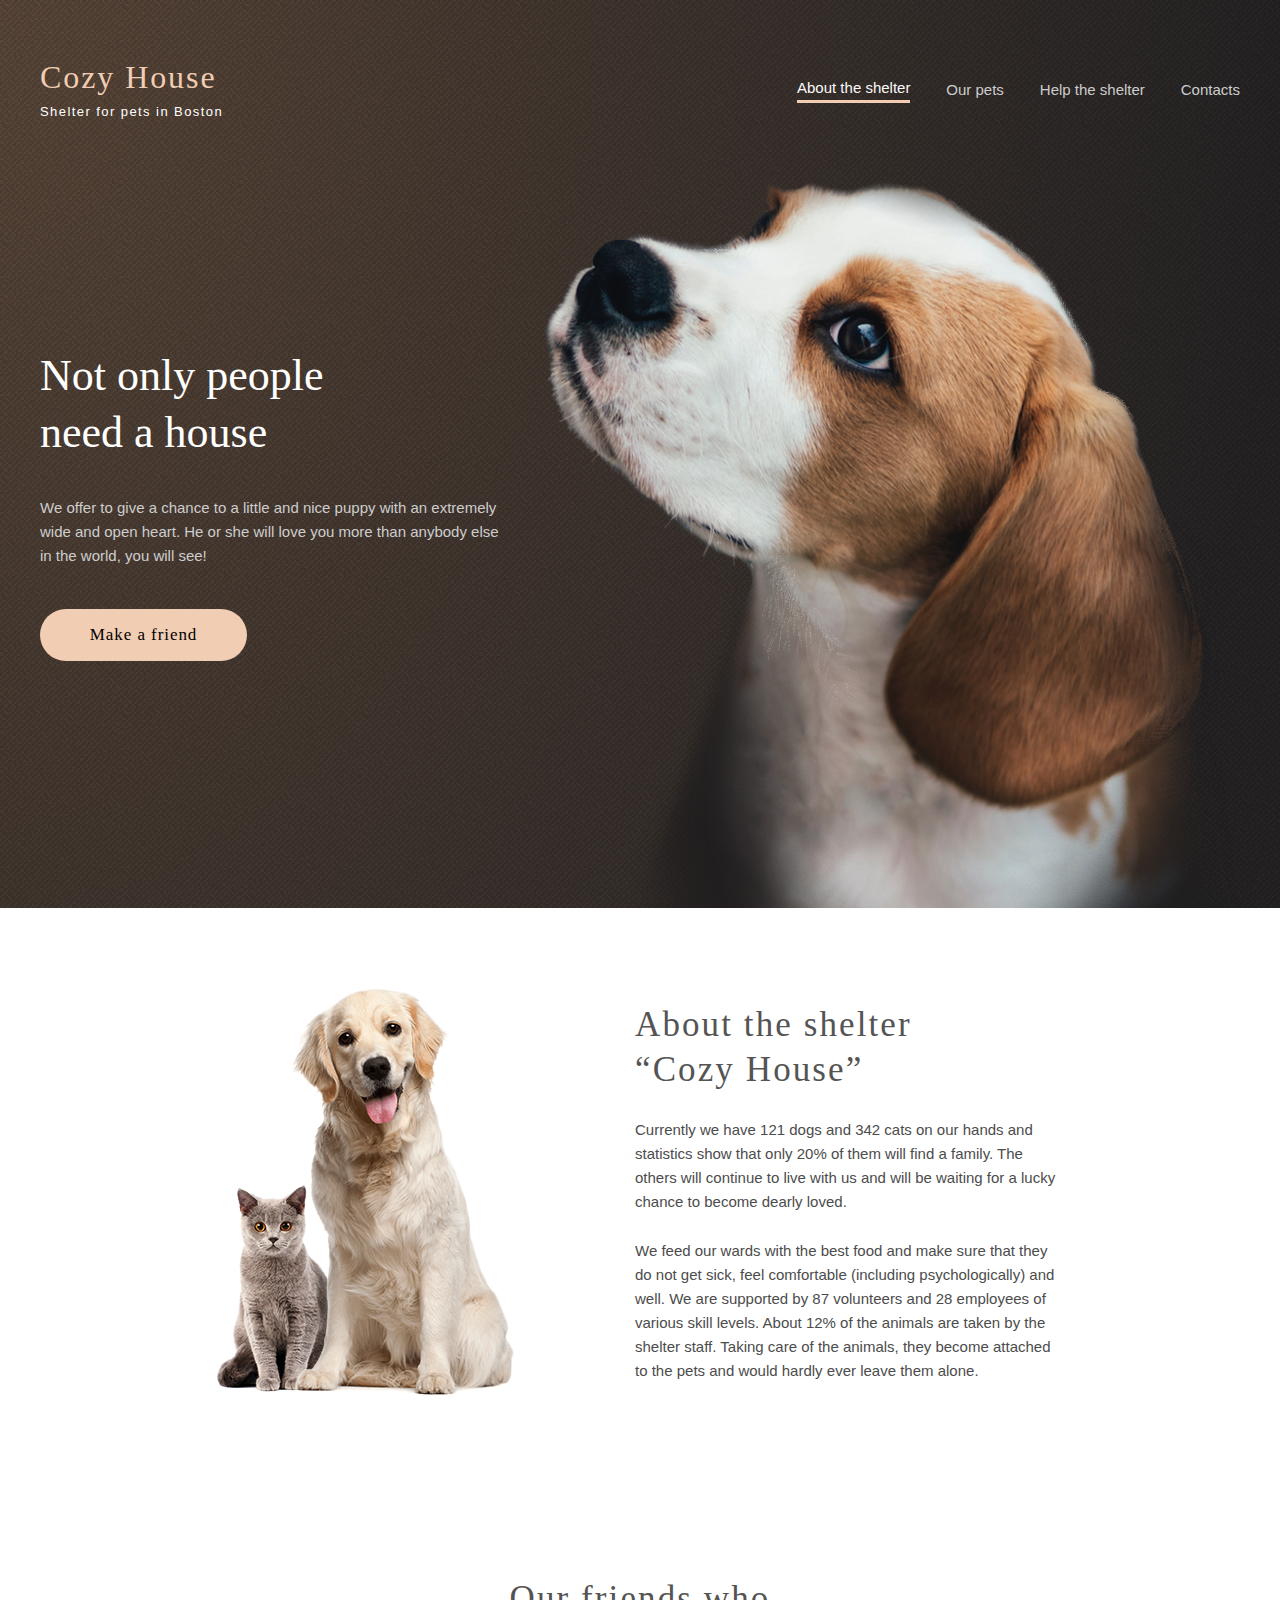
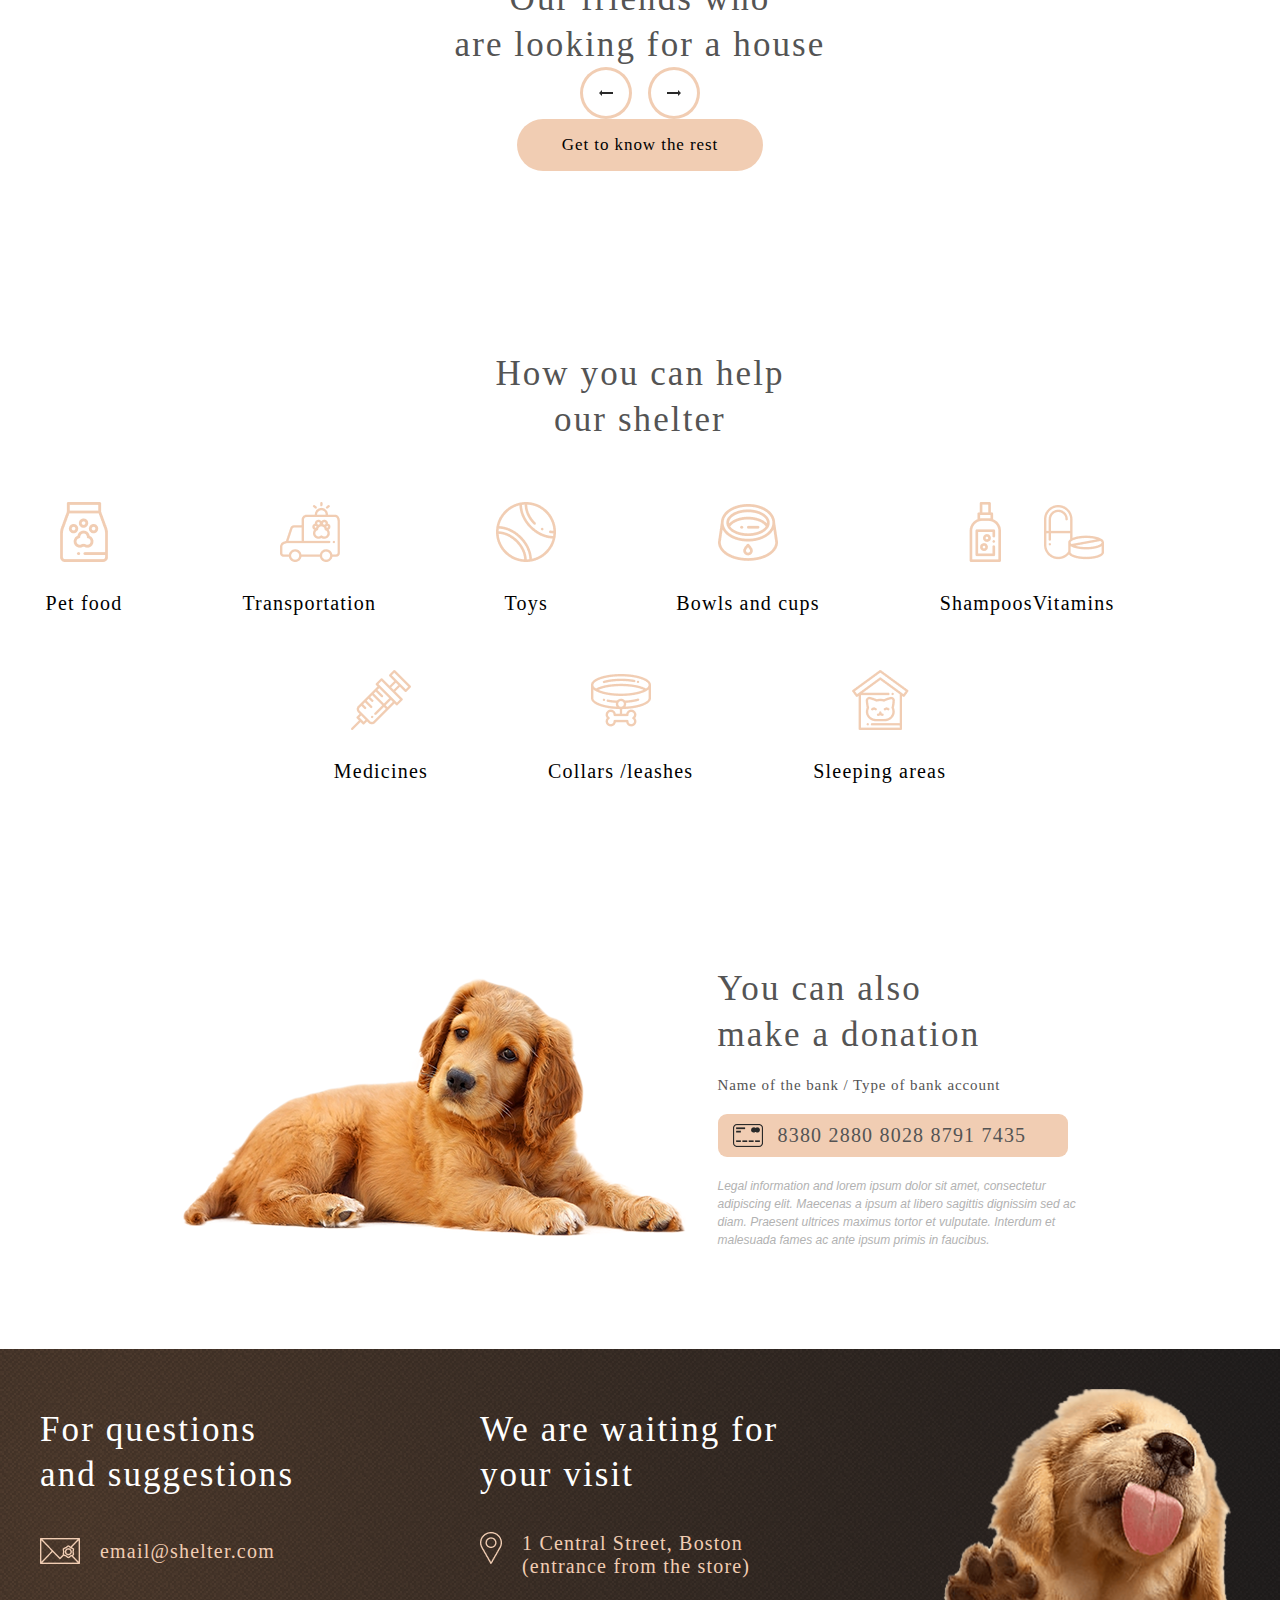
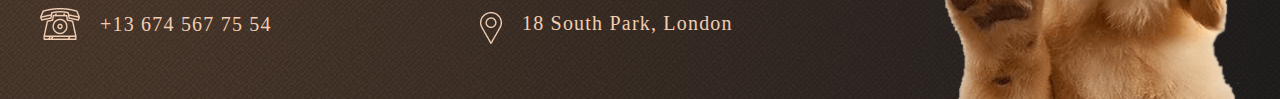
==== pages/main/index.html @ 2a07a64a "feat: feat 1" ====
<!DOCTYPE html>
<html lang="en">
<head>
  <meta charset="UTF-8">
  <meta name="viewport" content="width=device-width, initial-scale=1.0">
  <title>Shelter</title>
  <link rel="stylesheet" href="style.css">
  <link rel="stylesheet" href="../../normalize.css">
  <link rel="shortcut icon" type="image/x-icon" href="../../assets/icons/favicon.ico">
  <script type='text/javascript' src='script.js' defer></script>
</head>
<body>
    <header class="header">
      <div class="wrapper">
        <div class="header__wrapper">
          <div class="logo">
              <div class="logo__title"><h1>Cozy House</h1></div>
              <div class="logo__subtitle">Shelter for pets in Boston</div>
          </div>
          <nav class="menu">
            <ul class="list">
              <li class="list__item">
                <a class="list__link list__link__active" href="#">
                    About the shelter
                </a>
              </li>
              <li class="list__item">
                <a class="list__link list__link_will" href="../pets/index.html">
                    Our pets
                </a>
              </li>
              <li class="list__item">
                <a class="list__link list__link_disabled" href="#">
                    Help the shelter
                </a>
              </li>
              <li class="list__item">
                <a class="list__link list__link_disabled" href="#">
                    Contacts
                </a>
              </li>
            </ul>
          </nav>
          <nav class="menu2">
            <img src="../../assets/icons/line.png" 
                    alt="" 
                    class="menu2__image"/>
            <img src="../../assets/icons/line.png" 
                    alt="" 
                    class="menu2__image"/>
            <img src="../../assets/icons/line.png" 
                    alt="" 
                    class="menu2__image"/>
          </nav>
          <div class="header__blackout"></div>
        </div>  
      </div> 
    </header>
    <main class="main">
      <section class="hero">
        <div class="wrapper">
          <div class="hero__content">
              <div class="hero__content__inner">
                  <h2 class="hero__title">Not only people need a house</h2>
                  <p class="hero__subtitle">We offer to give a chance to a little and nice puppy with an extremely wide and open heart. He or she will love you more than anybody else in the world, you will see!</p>
                  <button type="button" class="hero__button" onclick="window.location = '../pets/index.html';">Make a friend</button>
              </div>
              <div class="hero__image-wrapper">
                <img src="../../assets/images/start-screen-puppy.png" 
                    alt="puppy" 
                    class="hero__image"/>
              </div>      
            </div>
        </div>
      </section>
      <section class="about">
        <div class="wrapper">
          <div class="about__wrapper">
              <div class="about__image-wrapper">
                <img src="../../assets/images/about-pets.png" 
                        alt="dog and cat" 
                        class="about__image"/>
              </div>
              <div class="about__content">
                <h3 class="about__title">
                  <span>
                    About the shelter 
                  </span>
                  <span>
                    “Cozy House”
                  </span>
                </h3>
                <div class="about__description">
                    <p>
                      Currently we have 121 dogs and 342 cats on our hands and statistics show that only 20% of them will find a family. The others will continue to live with us and will be waiting for a lucky chance to become dearly loved.
                    </p>
                    <p>
                      We feed our wards with the best food and make sure that they do not get sick, feel comfortable (including psychologically) and well. We are supported by 87 volunteers and 28 employees of various skill levels. About 12% of the animals are taken by the shelter staff. Taking care of the animals, they become attached to the pets and would hardly ever leave them alone.
                    </p>
                </div>
              </div>
          </div>
        </div>
      </section>
      <section class="pets">
        <div class="wrapper">
          <div class="pets__wrapper">
            <h3 class="pets__title">
              <span>Our friends who</span>
              <span>are looking for a house</span>
            </h3>
            <div class="pets__content">
                <button class="slider-button">
                    <!--<object
                      type="image/svg+xml"
                      data="../../assets/icons/arrow.svg"
                      class="">
                    </object>-->
                    <img src="../../assets/icons/arrow.svg" alt="left arrow">  
                </button>
                <!--
                <div class="pets__cards">
                    <div class="pets__cards-item">
                      <img src="../../assets/images/pets-katrine.png" alt="Katrine" class="pets__cards-image">
                      <div class="pets__cards-content">
                        <h4 class="pets__cards-title">Katrine</h4>
                        <button class="pets__cards-button">Learn more</button>
                      </div>
                    </div>
                    <div class="pets__cards-item">
                      <img src="../../assets/images/pets-jennifer.png" alt="Jennifer" class="pets__cards-image">
                      <div class="pets__cards-content">
                        <h4 class="pets__cards-title">Jennifer</h4>
                        <button class="pets__cards-button">Learn more</button>
                      </div>
                    </div>
                    <div class="pets__cards-item">
                      <img src="../../assets/images/pets-woody.png" alt="Woody" class="pets__cards-image">
                      <div class="pets__cards-content">
                        <h4 class="pets__cards-title">Woody</h4>
                        <button class="pets__cards-button">Learn more</button>
                      </div>
                    </div>
                </div>
              -->
                <div class="pets__slider__cards">
                    <div class="pets__slider__cards__track"></div>
                </div>
                <button class="slider-button_reverted">
                    <img src="../../assets/icons/arrow.svg" alt="right arrow">  
                </button>
            </div>
            <button class="pets__button" onclick="window.location = '../pets/index.html';">
              Get to know the rest
            </button>
            
          </div>
          
          <div class="pets__blackout"></div>

          <div class="pets__popup">
              <div class="pets__popup__img">
                  <img src="" alt="" />
              </div>

              <div class="pets__popup__content">
                  <p class="pets__popup__name"></p>
                  <p class="pets__popup__type"></p>
                  <p class="pets__popup__description"></p>

                  <ul class="pets__popup__info">
                      <li><strong>Age:</strong> <span id="age"></span></li>
                      <li><strong>Inoculations:</strong> <span id="inoculations"></span></li>
                      <li><strong>Diseases:</strong> <span id="diseases"></span></li>
                      <li><strong>Parasites:</strong> <span id="parasites"></span></li>
                  </ul>
              </div>

              <button class="pets__close">
                  <img src="../../assets/icons/modal_close_button.png" alt="Close icon" />
              </button>
          </div>
        </div>
      </section>
      <section class="help">
        <div class="wrapper">
          <div class="help__wrapper">
            <h3 class="help__title">
              <span>How you can help</span>
              <span>our shelter</span>
            </h3>
            <div class="help__content">
              <div class="help__content-cards">
                <div class="help__content-cards-item">
                  <img src="../../assets/icons/icon-pet-food.png" alt="Pet food" class="help__cards-image">
                  <h4 class="help__cards-title">Pet food</h4>
                </div>
                <div class="help__content-cards-item">
                  <img src="../../assets/icons/icon-transportation.png" alt="Transportation" class="help__cards-image">
                  <h4 class="help__cards-title">Transportation</h4>
                </div>  
                <div class="help__content-cards-item">
                  <img src="../../assets/icons/icon-toys.png" alt="Toys" class="help__cards-image">
                  <h4 class="help__cards-title">Toys</h4>
                </div>  
                <div class="help__content-cards-item">
                  <img src="../../assets/icons/icon-bowls-and-cups.png" alt="Bowls and cups" class="help__cards-image">
                  <h4 class="help__cards-title">Bowls and cups</h4>
                </div>  
                <div class="help__content-cards-item">
                  <img src="../../assets/icons/icon-shampoos.png" alt="Shampoos" class="help__cards-image">
                  <h4 class="help__cards-title">Shampoos</h4>
                </div>  
             
                <div class="help__content-cards-item">
                  <img src="../../assets/icons/icon-vitamins.png" alt="Vitamins" class="help__cards-image">
                  <h4 class="help__cards-title">Vitamins</h4>
                </div>  
                <div class="help__content-cards-item">
                  <img src="../../assets/icons/icon-medicines.png" alt="Medicines" class="help__cards-image">
                  <h4 class="help__cards-title">Medicines</h4>
                </div>  
                <div class="help__content-cards-item">
                  <img src="../../assets/icons/icon-collars-leashes.png" alt="Collars/leashes" class="help__cards-image">
                  <h4 class="help__cards-title">Collars /leashes</h4>
                </div>  
                <div class="help__content-cards-item">
                  <img src="../../assets/icons/icon-sleeping-area.png" alt="Sleeping areas" class="help__cards-image">
                  <h4 class="help__cards-title">Sleeping areas</h4>
                </div>  
              </div>  
            </div>
          </div>
        </div>  
      </section>
      <section class="donation">
        <div class="wrapper">
          <div class="donation__wrapper">
            <div class="donation__image-wrapper">
              <img src="../../assets/images/donation-dog.png" alt="Sad puppy" class="donation__image">
            </div>
            <div class="donation__content">
              <h3 class="donation__title">
                <span>You can also</span>
                <span>make a donation</span>
              </h3>
              <h5 class="donation__bank">Name of the bank / Type of bank account</h5>
              <div class="donation__bank-card">
                <img src="../../assets/icons/credit-card.png" alt="Credit card" class="donation__bank-card-image">
                <h4 class="donation__bank-card-number"><a href="" id="Number">8380 2880 8028 8791 7435</a></h4>
              </div>
              <div class="donation__text">
                Legal information and lorem ipsum dolor sit amet, consectetur adipiscing elit. Maecenas a ipsum at libero sagittis dignissim sed ac diam. Praesent ultrices maximus tortor et vulputate. Interdum et malesuada fames ac ante ipsum primis in faucibus.
              </div>

            </div>
      </section>

    </main>  
    <footer class="footer">
      <div class="wrapper">
        <div class="footer__wrapper">
          <div class="footer__contacts">
            <h3 class="footer__contacts-title">
              <span>For questions</span>
              <span>and suggestions</span>
            </h3>
            <div class="footer__contacts-item">
              <a href="mailto:email@shelter.com">
                <img src="../../assets/icons/icon-email.png" alt="Email" class="footer__contacts-item-image">
              </a>
              <a href="mailto:email@shelter.com">
                <h4 class="footer__contacts-item-text">email@shelter.com</h4>
              </a>
            </div>
            <div class="footer__contacts-item">
              <a href="tel:+136745677554">
                <img src="../../assets/icons/icon-phone.png" alt="Phone" class="footer__contacts-item-image">
              </a>
              <a href="tel:+136745677554">
                <h4 class="footer__contacts-item-text">+13 674 567 75 54</h4>
              </a>
            </div>
          </div>
          <div class="footer__address">
            <h3 class="footer__address-title">
              <span>We are waiting</span>
              <span>for your visit</span>
            </h3>
            <div class="footer__address-item">
              <img src="../../assets/icons/icon-marker.png" alt="Address" class="footer__address-item-image">
              <a href="https://www.google.com/maps/embed?pb=!1m14!1m12!1m3!1d2485.5109346613235!2d-0.19748260423592978!3d51.467135216945!2m3!1f0!2f0!3f0!3m2!1i1024!2i768!4f13.1!5e0!3m2!1sru!2sby!4v1602962285759!5m2!1sru!2sby" width="600" height="450" frameborder="0" style="border:0;" allowfullscreen="" aria-hidden="false" tabindex="0" target="_blank">
                <h4 class="footer__address-item-text">1 Central Street, Boston (entrance from the store)</h4>
              </a>  
              </div>
            <div class="footer__address-item">
              <img src="../../assets/icons/icon-marker.png" alt="Address2" class="footer__address-item-image">
              <a href="https://www.google.com/maps/embed?pb=!1m14!1m12!1m3!1d876.5238531073401!2d-71.05540584354638!3d42.35823266960123!2m3!1f0!2f0!3f0!3m2!1i1024!2i768!4f13.1!5e0!3m2!1sru!2sby!4v1602961482629!5m2!1sru!2sby" width="600" height="450" frameborder="0" style="border:0;" allowfullscreen="" aria-hidden="false" tabindex="0" target="_blank">
                <h4 class="footer__address-item-text">18 South Park, London</h4>
              </a>
            </div>
          </div>
          <div class="footer__image">
            <img src="../../assets/images/footer-puppy.png" alt="Puppy" class="footer__image-img">

          </div>
        </div>
      </div>
    </footer>
    
    <!--<script type='text/javascript' src='script.js'></script>
    -->
  </body>
</html>
---- pages/main/style.css ----
@charset "UTF-8";
* {
  margin: 0;
  padding: 0;
  box-sizing: border-box;
  -webkit-box-sizing: border-box;
  -moz-box-sizing: border-box;
  -o-box-sizing: border-box;
}

:root {
  /*задание базового размера шрифта html*/
  font-size: 16px;
}

body.scroll {
  overflow: hidden;
}

/*wrapper
 ================================================================*/
.wrapper {
  max-width: 75rem;
  margin: 0 auto;
  display: -webkit-box;
  display: -ms-flexbox;
  display: flex;
  -webkit-box-pack: justify;
      -ms-flex-pack: justify;
          justify-content: space-between;
}

@media (min-width: 768px) and (max-width: 1200px) {
  .wrapper {
    max-width: 44.25rem;
  }
}

@media (min-width: 320px) and (max-width: 767px) {
  .wrapper {
    max-width: 18.75rem;
  }
}

.wrapper.active {
  margin-right: 0;
}

/*header
  ================================================================*/
.header {
  position: absolute;
  top: 3.75rem;
  width: 100vw;
}

@media (min-width: 768px) and (max-width: 1200px) {
  .header {
    top: 1.875rem;
  }
}

@media (min-width: 320px) and (max-width: 767px) {
  .header {
    top: 1.875rem;
  }
}

.header__wrapper {
  margin-left: auto;
  width: 100%;
  display: -webkit-box;
  display: -ms-flexbox;
  display: flex;
  -webkit-box-pack: justify;
      -ms-flex-pack: justify;
          justify-content: space-between;
  -webkit-box-align: center;
      -ms-flex-align: center;
          align-items: center;
  -webkit-transition-duration: 0.25s;
          transition-duration: 0.25s;
}

.header__wrapper.active {
  width: 300px;
  margin-right: 0;
}

.header__blackout {
  height: 100vh;
  width: 100%;
  z-index: 897;
  opacity: 0;
  visibility: hidden;
  background-color: #292929;
  -webkit-transition: opacity 0.25s linear, visibility 0.25s linear;
  transition: opacity 0.25s linear, visibility 0.25s linear;
  position: fixed;
  top: 0;
  left: 0;
}

.header__blackout.active {
  opacity: 0.6;
  visibility: visible;
}

.menu {
  display: -webkit-box;
  display: -ms-flexbox;
  display: flex;
  width: 27.6875rem;
  z-index: 898;
}

@media (min-width: 320px) and (max-width: 767px) {
  .menu {
    width: 20rem;
    height: 100vh;
    min-height: 42.5rem;
    position: fixed;
    top: 0;
    right: -100%;
    visibility: hidden;
    background-color: #292929;
    -webkit-transition-duration: 0.25s;
            transition-duration: 0.25s;
  }
  .menu.active {
    visibility: visible;
    right: 0;
  }
}

.menu2 {
  display: none;
  z-index: 899;
}

@media (min-width: 320px) and (max-width: 767px) {
  .menu2 {
    display: -webkit-box;
    display: -ms-flexbox;
    display: flex;
    -webkit-box-orient: vertical;
    -webkit-box-direction: normal;
        -ms-flex-direction: column;
            flex-direction: column;
    margin-top: 1.25rem;
    margin-right: 2.6875rem;
  }
}

.menu2.active {
  -webkit-transform: rotate(90deg);
          transform: rotate(90deg);
}

.menu2__image {
  margin-bottom: 0.5rem;
}

.logo {
  display: -webkit-box;
  display: -ms-flexbox;
  display: flex;
  -webkit-box-orient: vertical;
  -webkit-box-direction: normal;
      -ms-flex-direction: column;
          flex-direction: column;
  z-index: 1000;
}

.logo__title {
  font-family: Georgia;
  font-size: 2rem;
  font-weight: normal;
  font-style: normal;
  line-height: 110%;
  letter-spacing: 0.06em;
  color: #F1CDB3;
}

.logo__title h1 {
  font-family: Georgia;
  font-size: 2rem;
  font-weight: normal;
  font-style: normal;
  line-height: 110%;
  letter-spacing: 0.06em;
  margin: 0;
}

.logo__subtitle {
  font-family: Arial;
  font-size: 0.8125rem;
  font-weight: normal;
  font-style: normal;
  line-height: 110%;
  letter-spacing: 0.11em;
  color: #FFFFFF;
  margin-top: 0.625rem;
}

.list {
  display: -webkit-box;
  display: -ms-flexbox;
  display: flex;
  width: 100%;
  list-style-type: none;
  -webkit-box-pack: justify;
      -ms-flex-pack: justify;
          justify-content: space-between;
}

@media (min-width: 320px) and (max-width: 767px) {
  .list {
    -webkit-box-orient: vertical;
    -webkit-box-direction: normal;
        -ms-flex-direction: column;
            flex-direction: column;
    -webkit-box-align: center;
        -ms-flex-align: center;
            align-items: center;
    -webkit-box-pack: center;
        -ms-flex-pack: center;
            justify-content: center;
  }
}

.list__item {
  display: -webkit-box;
  display: -ms-flexbox;
  display: flex;
  -webkit-box-align: center;
      -ms-flex-align: center;
          align-items: center;
}

.list__item .list__link {
  color: #CDCDCD;
  font-family: Arial;
  font-size: 0.9375rem;
  font-weight: normal;
  line-height: 160%;
  text-decoration: none;
}

.list__item .list__link__active {
  color: #FAFAFA;
  border-bottom: solid 3px #F1CDB3;
  cursor: pointer;
}

.list__item .list__link_disabled {
  cursor: default;
  pointer-events: none;
}

.list__item .list__link_will {
  cursor: pointer;
}

.list__item .list__link:hover {
  color: #FAFAFA;
}

@media (min-width: 320px) and (max-width: 767px) {
  .list__item .list__link {
    font-family: Arial;
    font-size: 2rem;
    font-style: normal;
    font-weight: 400;
    color: #FAFAFA;
    line-height: 3.1875rem;
    letter-spacing: 0px;
    text-align: left;
  }
}

@media (min-width: 320px) and (max-width: 767px) {
  .list .list__item + .list__item {
    margin-left: 0;
    margin-top: 43px;
  }
}

/*section hero
================================================================*/
main {
  display: -webkit-box;
  display: -ms-flexbox;
  display: flex;
  -webkit-box-orient: vertical;
  -webkit-box-direction: normal;
      -ms-flex-direction: column;
          flex-direction: column;
}

section.hero {
  display: -webkit-box;
  display: -ms-flexbox;
  display: flex;
  background: url(../../assets/images/noise_lines_transparent@2X.png), radial-gradient(100% 215.42% at 0% 0%, #5B483A 0%, #262425 100%), #211F20;
  padding-top: 11.25rem;
}

@media (min-width: 768px) and (max-width: 1200px) {
  section.hero {
    padding-top: 9.375rem;
  }
}

@media (min-width: 320px) and (max-width: 767px) {
  section.hero {
    padding-top: 9.375rem;
  }
}

.hero__content {
  width: 100%;
  display: -webkit-box;
  display: -ms-flexbox;
  display: flex;
  -webkit-box-pack: center;
      -ms-flex-pack: center;
          justify-content: center;
}

@media (min-width: 768px) and (max-width: 1200px) {
  .hero__content {
    -webkit-box-orient: vertical;
    -webkit-box-direction: normal;
        -ms-flex-direction: column;
            flex-direction: column;
  }
}

@media (min-width: 320px) and (max-width: 767px) {
  .hero__content {
    -webkit-box-orient: vertical;
    -webkit-box-direction: normal;
        -ms-flex-direction: column;
            flex-direction: column;
  }
}

.hero__content__inner {
  max-width: 28.75rem;
  padding-bottom: 5rem;
  margin-right: 2.625rem;
  display: -webkit-box;
  display: -ms-flexbox;
  display: flex;
  -webkit-box-orient: vertical;
  -webkit-box-direction: normal;
      -ms-flex-direction: column;
          flex-direction: column;
  -webkit-box-pack: center;
      -ms-flex-pack: center;
          justify-content: center;
}

@media (min-width: 768px) and (max-width: 1200px) {
  .hero__content__inner {
    margin: 0 auto 6.25rem auto;
    padding-bottom: 0;
  }
}

@media (min-width: 320px) and (max-width: 767px) {
  .hero__content__inner {
    margin: 0 auto;
    padding-bottom: 6.5625rem;
  }
}

.hero__content__inner .hero__title {
  max-width: 19.375rem;
  font-family: Georgia;
  font-size: 2.75rem;
  font-weight: normal;
  font-style: normal;
  line-height: 130%;
  color: #FFFFFF;
  margin-top: 0;
}

@media (min-width: 320px) and (max-width: 767px) {
  .hero__content__inner .hero__title {
    font-family: Georgia;
    font-size: 1.5625rem;
    font-weight: normal;
    font-style: normal;
    line-height: 130%;
    letter-spacing: 0.06em;
    max-width: 12.5rem;
    margin: 0 auto;
    text-align: center;
  }
}

.hero__content__inner .hero__subtitle {
  color: #CDCDCD;
  font-family: Arial;
  font-size: 0.9375rem;
  font-weight: normal;
  font-style: normal;
  line-height: 160%;
  margin-top: 2.1875rem;
}

@media (min-width: 768px) and (max-width: 1200px) {
  .hero__content__inner .hero__subtitle {
    margin-top: 2.625rem;
  }
}

@media (min-width: 320px) and (max-width: 767px) {
  .hero__content__inner .hero__subtitle {
    margin-top: 2.625rem;
    text-align: center;
  }
}

.hero__content__inner .hero__button {
  width: 12.9375rem;
  margin-top: 2.5625rem;
  background-color: #F1CDB3;
  border: none;
  border-radius: 100px;
  padding: 0.9375rem 2.8125rem;
  font-family: Georgia;
  font-style: normal;
  font-weight: normal;
  font-size: 1.0625rem;
  line-height: 130%;
  letter-spacing: 0.055em;
  cursor: pointer;
  outline: none;
  -webkit-transition-duration: 0.5s;
          transition-duration: 0.5s;
}

.hero__content__inner .hero__button:hover {
  background-color: #FDDCC4;
}

@media (min-width: 768px) and (max-width: 1200px) {
  .hero__content__inner .hero__button {
    margin-left: auto;
    margin-right: auto;
  }
}

@media (min-width: 320px) and (max-width: 767px) {
  .hero__content__inner .hero__button {
    margin-left: auto;
    margin-right: auto;
    margin-top: 2.625rem;
  }
}

.hero__content .hero__image-wrapper {
  display: -webkit-box;
  display: -ms-flexbox;
  display: flex;
}

@media (min-width: 768px) and (max-width: 1200px) {
  .hero__content .hero__image-wrapper {
    margin-left: 8.6875rem;
  }
}

@media (min-width: 320px) and (max-width: 767px) {
  .hero__content .hero__image-wrapper {
    margin-left: 2.5rem;
  }
}

.hero__content .hero__image-wrapper .hero__image {
  width: 100%;
  max-width: 43.625rem;
  height: 45.5rem;
}

@media (min-width: 768px) and (max-width: 1200px) {
  .hero__content .hero__image-wrapper .hero__image {
    max-width: 35.5625rem;
    height: 37.0625rem;
  }
}

@media (min-width: 320px) and (max-width: 767px) {
  .hero__content .hero__image-wrapper .hero__image {
    max-width: 16.25rem;
    height: 16.9856rem;
  }
}

/*section about
================================================================*/
.about {
  display: -webkit-box;
  display: -ms-flexbox;
  display: flex;
}

.about__wrapper {
  display: -webkit-box;
  display: -ms-flexbox;
  display: flex;
  width: 100%;
  -webkit-box-pack: justify;
      -ms-flex-pack: justify;
          justify-content: space-between;
  padding: 5rem 2.5rem 6.25rem 2.5rem;
}

@media (min-width: 768px) and (max-width: 1200px) {
  .about__wrapper {
    -webkit-box-orient: vertical;
    -webkit-box-direction: reverse;
        -ms-flex-direction: column-reverse;
            flex-direction: column-reverse;
  }
}

@media (min-width: 320px) and (max-width: 767px) {
  .about__wrapper {
    -webkit-box-orient: vertical;
    -webkit-box-direction: reverse;
        -ms-flex-direction: column-reverse;
            flex-direction: column-reverse;
    padding: 2.625rem 0;
  }
}

.about .wrapper {
  -webkit-box-pack: center;
      -ms-flex-pack: center;
          justify-content: center;
}

.about__image-wrapper {
  display: -webkit-box;
  display: -ms-flexbox;
  display: flex;
  padding-right: 7.5rem;
}

@media (min-width: 768px) and (max-width: 1200px) {
  .about__image-wrapper {
    padding-top: 5rem;
    padding-right: 0;
  }
}

@media (min-width: 320px) and (max-width: 767px) {
  .about__image-wrapper {
    padding-top: 2.625rem;
    padding-right: 0;
  }
}

.about__image {
  width: 100%;
}

@media (min-width: 768px) and (max-width: 1200px) {
  .about__image {
    width: 70%;
    margin: 0 auto;
  }
}

@media (min-width: 320px) and (max-width: 767px) {
  .about__image {
    width: 86%;
    margin: 0 auto;
  }
}

.about__content {
  display: -webkit-box;
  display: -ms-flexbox;
  display: flex;
  -webkit-box-pack: center;
      -ms-flex-pack: center;
          justify-content: center;
  -webkit-box-orient: vertical;
  -webkit-box-direction: normal;
      -ms-flex-direction: column;
          flex-direction: column;
  max-width: 26.875rem;
}

.about__title {
  color: #545454;
  font-family: Georgia;
  font-size: 2.1875rem;
  font-weight: normal;
  font-style: normal;
  line-height: 130%;
  letter-spacing: 0.06em;
}

@media (min-width: 320px) and (max-width: 767px) {
  .about__title {
    font-family: Georgia;
    font-size: 1.5625rem;
    font-weight: normal;
    font-style: normal;
    line-height: 130%;
    letter-spacing: 0.06em;
    text-align: center;
  }
}

.about__title span {
  display: block;
}

.about__description {
  margin-top: 1.5625rem;
}

@media (min-width: 320px) and (max-width: 767px) {
  .about__description {
    padding: 0 0.9375rem;
    text-align: justify;
  }
}

.about__description p {
  color: #4C4C4C;
  font-family: Arial;
  font-size: 0.9375rem;
  font-weight: normal;
  font-style: normal;
  line-height: 160%;
}

.about__description p:nth-child(2) {
  margin-top: 1.5625rem;
}

@media (min-width: 320px) and (max-width: 767px) {
  .about__description p:nth-child(2) {
    margin-top: 1.4rem;
  }
}

/*section pets
================================================================*/
.pets {
  padding-top: 5rem;
  padding-bottom: 6.25rem;
}

@media (min-width: 320px) and (max-width: 767px) {
  .pets {
    padding-top: 2.625rem;
    padding-bottom: 2.625rem;
  }
}

.pets__wrapper {
  width: 100%;
  display: -webkit-box;
  display: -ms-flexbox;
  display: flex;
  -webkit-box-orient: vertical;
  -webkit-box-direction: normal;
      -ms-flex-direction: column;
          flex-direction: column;
  -webkit-box-align: center;
      -ms-flex-align: center;
          align-items: center;
}

.pets__title {
  max-width: 25rem;
  font-family: Georgia;
  font-size: 2.1875rem;
  font-weight: normal;
  font-style: normal;
  line-height: 130%;
  letter-spacing: 0.06em;
  text-align: center;
  color: #545454;
}

.pets__title span {
  display: block;
}

@media (min-width: 320px) and (max-width: 767px) {
  .pets__title span {
    font-family: Georgia;
    font-size: 1.5625rem;
    font-weight: normal;
    font-style: normal;
    line-height: 130%;
    letter-spacing: 0.06em;
  }
}

.pets__content {
  display: -webkit-box;
  display: -ms-flexbox;
  display: flex;
  -webkit-box-pack: justify;
      -ms-flex-pack: justify;
          justify-content: space-between;
  -webkit-box-align: center;
      -ms-flex-align: center;
          align-items: center;
}

@media (min-width: 320px) and (max-width: 767px) {
  .pets__content {
    -ms-flex-wrap: wrap;
        flex-wrap: wrap;
    -webkit-box-pack: center;
        -ms-flex-pack: center;
            justify-content: center;
  }
}

.pets__content .slider-button {
  display: -webkit-box;
  display: -ms-flexbox;
  display: flex;
  -webkit-box-pack: center;
      -ms-flex-pack: center;
          justify-content: center;
  -webkit-box-align: center;
      -ms-flex-align: center;
          align-items: center;
  width: 3.25rem;
  height: 3.25rem;
  -webkit-box-shadow: inset 0 0 0 3px #F1CDB3;
          box-shadow: inset 0 0 0 3px #F1CDB3;
  border-radius: 100%;
  padding: 1.1875rem;
  background: none;
  border: none;
  cursor: pointer;
  margin-right: 0.5rem;
}

.pets__content .slider-button:hover {
  -webkit-box-shadow: none;
          box-shadow: none;
  background-color: #FDDCC4;
}

@media (min-width: 768px) and (max-width: 1200px) {
  .pets__content .slider-button {
    margin-right: 0;
  }
}

@media (min-width: 320px) and (max-width: 767px) {
  .pets__content .slider-button {
    -webkit-box-ordinal-group: 3;
        -ms-flex-order: 2;
            order: 2;
    margin-right: 80px;
  }
}

.pets__content .slider-button_reverted {
  -webkit-transform: rotate(180deg);
          transform: rotate(180deg);
  display: -webkit-box;
  display: -ms-flexbox;
  display: flex;
  -webkit-box-pack: center;
      -ms-flex-pack: center;
          justify-content: center;
  -webkit-box-align: center;
      -ms-flex-align: center;
          align-items: center;
  width: 3.25rem;
  height: 3.25rem;
  -webkit-box-shadow: inset 0 0 0 3px #F1CDB3;
          box-shadow: inset 0 0 0 3px #F1CDB3;
  border-radius: 100%;
  padding: 1.1875rem;
  background: none;
  border: none;
  cursor: pointer;
  margin-left: 0.5rem;
}

.pets__content .slider-button_reverted:hover {
  -webkit-box-shadow: none;
          box-shadow: none;
  background-color: #FDDCC4;
}

@media (min-width: 768px) and (max-width: 1200px) {
  .pets__content .slider-button_reverted {
    margin-left: 0;
  }
}

@media (min-width: 320px) and (max-width: 767px) {
  .pets__content .slider-button_reverted {
    -webkit-box-ordinal-group: 4;
        -ms-flex-order: 3;
            order: 3;
    margin-left: 0;
  }
}

.pets__cards {
  display: -webkit-box;
  display: -ms-flexbox;
  display: flex;
  padding: 3.75rem 0;
}

@media (min-width: 768px) and (max-width: 1200px) {
  .pets__cards {
    padding: 3.75rem 0;
  }
}

@media (min-width: 320px) and (max-width: 767px) {
  .pets__cards {
    padding: 2.625rem 0 1.25rem 0;
  }
}

.pets__cards-item {
  display: -webkit-box;
  display: -ms-flexbox;
  display: flex;
  -webkit-box-orient: vertical;
  -webkit-box-direction: normal;
      -ms-flex-direction: column;
          flex-direction: column;
  border-radius: 9px;
  margin: 0 2.8125rem;
}

@media (min-width: 768px) and (max-width: 1200px) {
  .pets__cards-item {
    margin: 0 0.75rem;
  }
}

@media (min-width: 320px) and (max-width: 767px) {
  .pets__cards-item {
    margin: 0 0.9375rem;
  }
}

.pets__cards-item:hover {
  -webkit-box-shadow: 0rem 0.125rem 2.1875rem 0.875rem rgba(13, 13, 13, 0.04);
          box-shadow: 0rem 0.125rem 2.1875rem 0.875rem rgba(13, 13, 13, 0.04);
}

@media (min-width: 768px) and (max-width: 1200px) {
  .pets__cards-item:nth-child(1) {
    margin: 0 1.25rem 0 0.75rem;
  }
}

@media (min-width: 768px) and (max-width: 1200px) {
  .pets__cards-item:nth-child(2) {
    margin: 0 0.75rem 0 1.25rem;
  }
}

@media (min-width: 320px) and (max-width: 767px) {
  .pets__cards-item:nth-child(2) {
    display: none;
  }
}

@media (min-width: 768px) and (max-width: 1200px) {
  .pets__cards-item:nth-child(3) {
    display: none;
  }
}

@media (min-width: 320px) and (max-width: 767px) {
  .pets__cards-item:nth-child(3) {
    display: none;
  }
}

.pets__cards-image {
  width: 100%;
}

@media (min-width: 768px) and (max-width: 1200px) {
  .pets__cards-image {
    width: 100%;
  }
}

.pets__cards-content {
  display: -webkit-box;
  display: -ms-flexbox;
  display: flex;
  -webkit-box-orient: vertical;
  -webkit-box-direction: normal;
      -ms-flex-direction: column;
          flex-direction: column;
  -webkit-box-align: center;
      -ms-flex-align: center;
          align-items: center;
  padding-bottom: 1.875rem;
}

.pets__cards-title {
  text-align: center;
  font-family: Georgia;
  font-size: 1.25rem;
  font-weight: normal;
  font-style: normal;
  line-height: 115%;
  letter-spacing: 0.06em;
  margin: 1.875rem 0;
}

.pets__cards-button {
  background-color: transparent;
  -webkit-box-shadow: inset 0 0 0 2px #F1CDB3;
          box-shadow: inset 0 0 0 2px #F1CDB3;
  border: none;
  border-radius: 100px;
  padding: 0.9375rem 2.8125rem;
  font-family: Georgia;
  font-style: normal;
  font-weight: normal;
  font-size: 1.0625rem;
  line-height: 130%;
  letter-spacing: 0.055em;
  cursor: pointer;
  outline: none;
  -webkit-transition-duration: 0.5s;
          transition-duration: 0.5s;
}

.pets__cards-button:hover {
  -webkit-box-shadow: none;
          box-shadow: none;
  background-color: #FDDCC4;
}

.pets__button {
  background-color: #F1CDB3;
  border: none;
  border-radius: 100px;
  padding: 0.9375rem 2.8125rem;
  font-family: Georgia;
  font-style: normal;
  font-weight: normal;
  font-size: 1.0625rem;
  line-height: 130%;
  letter-spacing: 0.055em;
  cursor: pointer;
  outline: none;
  -webkit-transition-duration: 0.5s;
          transition-duration: 0.5s;
}

.pets__button:hover {
  background-color: #FDDCC4;
}

@media (min-width: 320px) and (max-width: 767px) {
  .pets__button {
    margin-top: 2.625rem;
  }
}

.pets__slider__card {
  margin: 0 45px;
  border-radius: 9px;
  background-color: #FAFAFA;
  -webkit-transition: background-color 0.14s linear, -webkit-box-shadow 0.14s linear;
  transition: background-color 0.14s linear, -webkit-box-shadow 0.14s linear;
  transition: box-shadow 0.14s linear, background-color 0.14s linear;
  transition: box-shadow 0.14s linear, background-color 0.14s linear, -webkit-box-shadow 0.14s linear;
}

.pets__slider__card:hover {
  background-color: #FFFFFF;
  -webkit-box-shadow: 0px 2px 35px 14px rgba(13, 13, 13, 0.04);
          box-shadow: 0px 2px 35px 14px rgba(13, 13, 13, 0.04);
}

@media (max-width: 1280px) {
  .pets__slider__card {
    margin: 0 20px;
  }
}

.pets__card__header {
  width: 270px;
  height: 270px;
}

.pets__card__body {
  display: -webkit-box;
  display: -ms-flexbox;
  display: flex;
  -webkit-box-orient: vertical;
  -webkit-box-direction: normal;
      -ms-flex-direction: column;
          flex-direction: column;
  -webkit-box-align: center;
      -ms-flex-align: center;
          align-items: center;
}

.pets__card__title {
  margin-top: 30px;
  margin-bottom: 30px;
  color: #545454;
  font-size: 20px;
  font-weight: 400;
  letter-spacing: 0.06em;
}

.pets__card__button {
  margin-bottom: 30px;
  border: none;
  border-radius: 100px;
  padding: 0.9375rem 2.8125rem;
  font-family: Georgia;
  font-style: normal;
  font-weight: normal;
  font-size: 1.0625rem;
  line-height: 130%;
  letter-spacing: 0.055em;
  cursor: pointer;
  outline: none;
  -webkit-transition-duration: 0.5s;
          transition-duration: 0.5s;
  color: #292929;
  padding: 13px 43px;
  background-color: transparent;
  border: 2px solid #F1CDB3;
}

.pets__card__button:hover {
  border: 2px solid #FDDCC4;
}

.pets__blackout {
  height: 100vh;
  width: 100%;
  z-index: 998;
  opacity: 0;
  visibility: hidden;
  background-color: #292929;
  -webkit-transition: opacity 0.25s linear, visibility 0.25s linear;
  transition: opacity 0.25s linear, visibility 0.25s linear;
  position: fixed;
  top: 0;
  left: 0;
}

.pets__blackout.active {
  opacity: 0.6;
  visibility: visible;
}

.pets__popup {
  display: -webkit-box;
  display: -ms-flexbox;
  display: flex;
  position: fixed;
  top: 50%;
  left: 50%;
  -webkit-transform: translate(-50%, -50%);
          transform: translate(-50%, -50%);
  z-index: 999;
  opacity: 0;
  visibility: hidden;
  -webkit-transition: opacity 0.25s linear, visibility 0.25s linear;
  transition: opacity 0.25s linear, visibility 0.25s linear;
  background-color: #fff;
  border-radius: 9px;
}

.pets__popup.active {
  opacity: 1;
  visibility: visible;
}

.pets__popup__img {
  width: 500px;
  height: 500px;
}

.pets__popup__img img {
  display: block;
  width: 100%;
  border-radius: 0 0 9px 9px;
}

@media (max-width: 1280px) {
  .pets__popup__img {
    width: 350px;
    height: 350px;
  }
}

@media (min-width: 768px) and (max-width: 1200px) {
  .pets__popup__img {
    display: none;
  }
}

.pets__popup__content {
  margin: 50px 20px 0 29px;
  width: 351px;
}

@media (max-width: 1280px) {
  .pets__popup__content {
    margin: 10px 9px 0 11px;
    width: 265px;
  }
}

@media (min-width: 768px) and (max-width: 1200px) {
  .pets__popup__content {
    margin: 10px;
    width: 220px;
  }
}

.pets__popup__name {
  margin-bottom: 10px;
  font-family: Georgia;
  font-size: 2.1875rem;
  font-weight: normal;
  font-style: normal;
  line-height: 130%;
  letter-spacing: 0.06em;
}

@media (min-width: 768px) and (max-width: 1200px) {
  .pets__popup__name {
    text-align: center;
  }
}

.pets__popup__type {
  margin-bottom: 40px;
  font-family: Georgia;
  font-size: 1.25rem;
  font-weight: normal;
  font-style: normal;
  line-height: 115%;
  letter-spacing: 0.06em;
}

@media (max-width: 1280px) {
  .pets__popup__type {
    margin-bottom: 20px;
  }
}

@media (min-width: 768px) and (max-width: 1200px) {
  .pets__popup__type {
    text-align: center;
  }
}

.pets__popup__description {
  margin-bottom: 40px;
  font-family: Georgia;
  font-size: 0.9375rem;
  font-weight: normal;
  font-style: normal;
  line-height: 110%;
  letter-spacing: 0.06em;
  line-height: normal;
}

@media (max-width: 1280px) {
  .pets__popup__description {
    margin-bottom: 20px;
    font-size: rem(13px);
    line-height: 1.1;
  }
}

@media (min-width: 768px) and (max-width: 1200px) {
  .pets__popup__description {
    margin-bottom: 24px;
    text-align: justify;
  }
}

.pets__popup__info {
  list-style-type: disc;
  padding-left: 14px;
}

.pets__popup__info li {
  margin-bottom: 12px;
  color: #F1CDB3;
  font-family: Georgia;
  font-size: 0.9375rem;
  font-weight: normal;
  font-style: normal;
  line-height: 110%;
  letter-spacing: 0.06em;
}

.pets__popup__info li:last-child {
  margin-bottom: 0;
}

@media (max-width: 1280px) {
  .pets__popup__info li {
    margin-bottom: 7px;
  }
  .pets__popup__info li:last-child {
    margin-bottom: 0;
  }
}

.pets__popup__info li strong {
  color: #000;
}

.pets__popup__info li span {
  color: #000;
  font-weight: 400;
}

.pets__close {
  width: 50px;
  height: 50px;
  display: -webkit-box;
  display: -ms-flexbox;
  display: flex;
  -webkit-box-align: center;
      -ms-flex-align: center;
          align-items: center;
  -webkit-box-pack: center;
      -ms-flex-pack: center;
          justify-content: center;
  outline: none;
  cursor: pointer;
  border-radius: 50%;
  background-color: transparent;
  border: 2px solid #F1CDB3;
  -webkit-transition: background-color 0.25s linear;
  transition: background-color 0.25s linear;
  position: absolute;
  top: 0;
  right: 0;
  margin-top: -52px;
  margin-right: -42px;
}

.pets__close:hover {
  background-color: #F1CDB3;
}

.pets__close.active {
  background-color: #F1CDB3;
}

@media (min-width: 768px) and (max-width: 1200px) {
  .pets__close {
    margin-right: -26px;
  }
}

/*section help
================================================================*/
.help {
  padding-top: 5rem;
  padding-bottom: 3rem;
}

@media (min-width: 320px) and (max-width: 767px) {
  .help {
    padding-top: 2.625rem;
    padding-bottom: 2.625rem;
  }
}

.help__wrapper {
  width: 100%;
  display: -webkit-box;
  display: -ms-flexbox;
  display: flex;
  -webkit-box-orient: vertical;
  -webkit-box-direction: normal;
      -ms-flex-direction: column;
          flex-direction: column;
  -webkit-box-align: center;
      -ms-flex-align: center;
          align-items: center;
}

.help__title {
  max-width: 25rem;
  font-family: Georgia;
  font-size: 2.1875rem;
  font-weight: normal;
  font-style: normal;
  line-height: 130%;
  letter-spacing: 0.06em;
  text-align: center;
  color: #545454;
}

@media (min-width: 320px) and (max-width: 767px) {
  .help__title {
    font-family: Georgia;
    font-size: 1.5625rem;
    font-weight: normal;
    font-style: normal;
    line-height: 130%;
    letter-spacing: 0.06em;
  }
}

.help__title span {
  display: block;
}

.help__content {
  margin-top: 3.75rem;
}

@media (min-width: 320px) and (max-width: 767px) {
  .help__content {
    margin-top: 2.625rem;
  }
}

.help__content-cards {
  width: 100%;
  display: -webkit-box;
  display: -ms-flexbox;
  display: flex;
  -webkit-box-pack: center;
      -ms-flex-pack: center;
          justify-content: center;
  -webkit-box-align: center;
      -ms-flex-align: center;
          align-items: center;
  -ms-flex-wrap: wrap;
      flex-wrap: wrap;
}

@media (min-width: 768px) and (max-width: 1200px) {
  .help__content-cards {
    padding: 0 2.4375rem;
  }
}

@media (min-width: 320px) and (max-width: 767px) {
  .help__content-cards {
    -webkit-box-pack: start;
        -ms-flex-pack: start;
            justify-content: start;
    margin: 0 0.3125rem;
  }
}

.help__content-cards-item {
  display: -webkit-box;
  display: -ms-flexbox;
  display: flex;
  -webkit-box-orient: vertical;
  -webkit-box-direction: normal;
      -ms-flex-direction: column;
          flex-direction: column;
  -webkit-box-align: center;
      -ms-flex-align: center;
          align-items: center;
  -webkit-box-pack: center;
      -ms-flex-pack: center;
          justify-content: center;
  margin-bottom: 3.4375rem;
}

@media (min-width: 768px) and (max-width: 1200px) {
  .help__content-cards-item {
    width: 10.625rem;
  }
}

@media (min-width: 320px) and (max-width: 767px) {
  .help__content-cards-item {
    width: 8.125rem;
    margin-bottom: 2rem;
  }
}

.help__content-cards-item:not(:nth-child(5n)) {
  margin-right: 7.5rem;
}

@media (min-width: 768px) and (max-width: 1200px) {
  .help__content-cards-item:not(:nth-child(5n)) {
    margin-right: 0;
  }
}

@media (min-width: 320px) and (max-width: 767px) {
  .help__content-cards-item:not(:nth-child(5n)) {
    margin-right: 0;
  }
}

.help__content-cards-item:last-child {
  margin-right: 0;
}

@media (min-width: 320px) and (max-width: 767px) {
  .help__content-cards-item:last-child {
    margin-bottom: 0;
  }
}

@media (min-width: 768px) and (max-width: 1200px) {
  .help__content-cards-item:not(:nth-child(3n)) {
    margin-right: 3.75rem;
  }
}

@media (min-width: 320px) and (max-width: 767px) {
  .help__content-cards-item:not(:nth-child(2n)) {
    margin-right: 1.875rem;
  }
}

.help__cards-image {
  margin: 0 auto;
}

@media (min-width: 320px) and (max-width: 767px) {
  .help__cards-image {
    width: 3.125rem;
  }
}

.help__cards-title {
  text-align: center;
  font-family: Georgia;
  font-size: 1.25rem;
  font-weight: normal;
  font-style: normal;
  line-height: 115%;
  letter-spacing: 0.06em;
  margin-top: 1.875rem;
}

@media (min-width: 320px) and (max-width: 767px) {
  .help__cards-title {
    font-family: Georgia;
    font-size: 0.9375rem;
    font-weight: normal;
    font-style: normal;
    line-height: 110%;
    letter-spacing: 0.06em;
    margin-top: 1.25rem;
  }
}

/*section donation
================================================================*/
.donation {
  padding-top: 5rem;
  padding-bottom: 6.25rem;
}

@media (min-width: 320px) and (max-width: 767px) {
  .donation {
    padding-top: 2.6rem;
    padding-bottom: 2.68rem;
  }
}

.donation__wrapper {
  width: 100%;
  display: -webkit-box;
  display: -ms-flexbox;
  display: flex;
  -webkit-box-pack: center;
      -ms-flex-pack: center;
          justify-content: center;
  -webkit-box-align: center;
      -ms-flex-align: center;
          align-items: center;
}

@media (min-width: 768px) and (max-width: 1200px) {
  .donation__wrapper {
    -webkit-box-orient: vertical;
    -webkit-box-direction: reverse;
        -ms-flex-direction: column-reverse;
            flex-direction: column-reverse;
  }
}

@media (min-width: 320px) and (max-width: 767px) {
  .donation__wrapper {
    -webkit-box-orient: vertical;
    -webkit-box-direction: reverse;
        -ms-flex-direction: column-reverse;
            flex-direction: column-reverse;
  }
}

.donation__image {
  width: 100%;
}

.donation__image-wrapper {
  display: -webkit-box;
  display: -ms-flexbox;
  display: flex;
  padding-right: 1.875rem;
}

@media (min-width: 768px) and (max-width: 1200px) {
  .donation__image-wrapper {
    padding: 3.75rem 0 0 0;
  }
}

@media (min-width: 320px) and (max-width: 767px) {
  .donation__image-wrapper {
    padding: 2.625rem 1.25rem 0 1.25rem;
  }
}

.donation__content {
  max-width: 23.75rem;
}

.donation__title {
  max-width: 25rem;
  font-family: Georgia;
  font-size: 2.1875rem;
  font-weight: normal;
  font-style: normal;
  line-height: 130%;
  letter-spacing: 0.06em;
  text-align: left;
  color: #545454;
}

@media (min-width: 320px) and (max-width: 767px) {
  .donation__title {
    font-family: Georgia;
    font-size: 1.5625rem;
    font-weight: normal;
    font-style: normal;
    line-height: 130%;
    letter-spacing: 0.06em;
    text-align: center;
  }
}

.donation__title span {
  display: block;
}

.donation__bank {
  margin-top: 1.25rem;
  font-family: Georgia;
  font-size: 0.9375rem;
  font-weight: normal;
  font-style: normal;
  line-height: 110%;
  letter-spacing: 0.06em;
  color: #545454;
}

@media (min-width: 320px) and (max-width: 767px) {
  .donation__bank {
    font-family: Arial;
    font-size: 0.9375rem;
    font-weight: normal;
    font-style: normal;
    line-height: 160%;
    text-align: center;
    letter-spacing: 0;
  }
}

.donation__bank-card {
  display: -webkit-box;
  display: -ms-flexbox;
  display: flex;
  max-width: 21.875rem;
  background-color: #F1CDB3;
  border-radius: 9px;
  padding: 0.625rem 0.9375rem;
  margin-top: 1.25rem;
  cursor: pointer;
}

@media (min-width: 768px) and (max-width: 1200px) {
  .donation__bank-card {
    margin-top: 1.1rem;
  }
}

@media (min-width: 320px) and (max-width: 767px) {
  .donation__bank-card {
    margin-right: 9px;
    margin-left: 9px;
  }
}

.donation__bank-card:hover {
  background-color: #FDDCC4;
}

.donation__bank-card-image {
  margin-right: 0.9375rem;
}

.donation__bank-card-number {
  font-family: Georgia;
  font-size: 1.25rem;
  font-weight: normal;
  font-style: normal;
  line-height: 115%;
  letter-spacing: 0.06em;
  color: #545454;
}

@media (min-width: 320px) and (max-width: 767px) {
  .donation__bank-card-number {
    font-family: Georgia;
    font-size: 0.9375rem;
    font-weight: normal;
    font-style: normal;
    line-height: 110%;
    letter-spacing: 0.06em;
    padding-top: 3px;
    padding-bottom: 3px;
  }
}

.donation__bank-card-number a#Number {
  text-decoration: none;
  color: #545454;
}

.donation__text {
  font-family: Arial;
  font-size: 0.75rem;
  font-weight: normal;
  font-style: italic;
  line-height: 150%;
  color: #B2B2B2;
  margin-top: 1.25rem;
}

@media (min-width: 320px) and (max-width: 767px) {
  .donation__text {
    font-family: Arial;
    font-size: 0.75rem;
    font-style: italic;
    font-weight: 400;
    line-height: 1.125rem;
    letter-spacing: 0px;
    text-align: justify;
    margin-right: 10px;
    margin-left: 10px;
  }
}

/*footer
================================================================*/
.footer {
  height: 21.875rem;
  background: url(../../assets/images/noise_lines_transparent@2X.png), radial-gradient(110.67% 538.64% at 5.73% 50%, #513D2F 0%, #1A1A1C 100%), #211F20;
  padding-top: 2.5rem;
}

@media (min-width: 768px) and (max-width: 1200px) {
  .footer {
    height: 39.9375rem;
    padding-top: 1.875rem;
  }
}

@media (min-width: 320px) and (max-width: 767px) {
  .footer {
    height: 50.5625rem;
    padding-top: 1.875rem;
  }
}

.footer__wrapper {
  width: 100%;
  display: -webkit-box;
  display: -ms-flexbox;
  display: flex;
  -webkit-box-pack: justify;
      -ms-flex-pack: justify;
          justify-content: space-between;
}

@media (min-width: 768px) and (max-width: 1200px) {
  .footer__wrapper {
    -ms-flex-wrap: wrap;
        flex-wrap: wrap;
    padding: 0 2.125rem;
  }
}

@media (min-width: 320px) and (max-width: 767px) {
  .footer__wrapper {
    -webkit-box-orient: vertical;
    -webkit-box-direction: normal;
        -ms-flex-direction: column;
            flex-direction: column;
  }
}

.footer__contacts {
  margin-top: 1.125rem;
  margin-right: 10rem;
  max-width: 17.5rem;
}

@media (min-width: 768px) and (max-width: 1200px) {
  .footer__contacts {
    margin-top: 0;
    margin-right: 3.75rem;
  }
}

@media (min-width: 320px) and (max-width: 767px) {
  .footer__contacts {
    margin-top: 0;
    margin-right: 0;
    max-width: 19.5rem;
  }
}

.footer__contacts-title {
  font-family: Georgia;
  font-size: 2.1875rem;
  font-weight: normal;
  font-style: normal;
  line-height: 130%;
  letter-spacing: 0.06em;
  text-align: left;
  color: #FFFFFF;
}

@media (min-width: 320px) and (max-width: 767px) {
  .footer__contacts-title {
    font-family: Georgia;
    font-size: 1.5625rem;
    font-weight: normal;
    font-style: normal;
    line-height: 130%;
    letter-spacing: 0.06em;
    margin-right: auto;
    margin-left: auto;
    text-align: center;
    width: 270px;
  }
}

.footer__contacts-item {
  display: -webkit-box;
  display: -ms-flexbox;
  display: flex;
  margin-top: 2.625rem;
}

@media (min-width: 320px) and (max-width: 767px) {
  .footer__contacts-item {
    margin-top: 2.8rem;
    margin-left: 1.5rem;
    text-align: center;
  }
}

@media (min-width: 320px) and (max-width: 767px) {
  .footer__contacts-item:nth-child(3) {
    margin-top: 2.6rem;
    margin-left: 1.875rem;
  }
}

.footer__contacts-item a {
  text-decoration: none;
}

.footer__contacts-item-image {
  margin-right: 1.25rem;
  margin-top: -0.3125rem;
}

.footer__contacts-item-text {
  font-family: Georgia;
  font-size: 1.25rem;
  font-weight: normal;
  font-style: normal;
  line-height: 115%;
  letter-spacing: 0.06em;
  display: inline-block;
  color: #F1CDB3;
}

.footer__address {
  margin-top: 1.125rem;
  margin-right: 10rem;
  max-width: 18.75rem;
}

@media (min-width: 768px) and (max-width: 1200px) {
  .footer__address {
    margin-top: 0;
    margin-right: 0;
  }
}

@media (min-width: 320px) and (max-width: 767px) {
  .footer__address {
    margin-top: 2.2rem;
    margin-right: 0;
  }
}

.footer__address-title {
  font-family: Georgia;
  font-size: 2.1875rem;
  font-weight: normal;
  font-style: normal;
  line-height: 130%;
  letter-spacing: 0.06em;
  text-align: left;
  color: #FFFFFF;
}

@media (min-width: 320px) and (max-width: 767px) {
  .footer__address-title {
    font-family: Georgia;
    font-size: 1.5625rem;
    font-weight: normal;
    font-style: normal;
    line-height: 130%;
    letter-spacing: 0.06em;
    margin-right: auto;
    margin-left: auto;
    text-align: center;
    width: 16.675rem;
  }
}

.footer__address-item {
  display: -webkit-box;
  display: -ms-flexbox;
  display: flex;
  margin-top: 2.125rem;
}

@media (min-width: 320px) and (max-width: 767px) {
  .footer__address-item {
    margin-top: 2.5rem;
  }
}

@media (min-width: 768px) and (max-width: 1200px) {
  .footer__address-item:nth-child(2) .footer__address-item-image {
    margin-top: 0.5rem;
  }
}

@media (min-width: 320px) and (max-width: 767px) {
  .footer__address-item:nth-child(2) .footer__address-item-image {
    margin-top: 0.5rem;
  }
}

@media (min-width: 320px) and (max-width: 767px) {
  .footer__address-item:nth-child(3) .footer__address-item-image {
    margin-top: -0.3rem;
  }
}

@media (min-width: 320px) and (max-width: 767px) {
  .footer__address-item:nth-child(3) {
    margin-top: 2.75rem;
  }
}

.footer__address-item a {
  text-decoration: none;
  outline: none;
}

.footer__address-item-image {
  margin-right: 1.25rem;
  margin-top: 0;
  max-height: 2rem;
}

.footer__address-item-image:nth-child(2) {
  margin-top: 0;
}

.footer__address-item-text {
  font-family: Georgia;
  font-size: 1.25rem;
  font-weight: normal;
  font-style: normal;
  line-height: 115%;
  letter-spacing: 0.06em;
  color: #F1CDB3;
}

.footer__image {
  display: -webkit-box;
  display: -ms-flexbox;
  display: flex;
  padding-right: 0rem;
}

.footer__image-img {
  width: 100%;
}

@media (min-width: 768px) and (max-width: 1200px) {
  .footer__image {
    margin: 3.8125rem auto 0 auto;
  }
}

@media (min-width: 320px) and (max-width: 767px) {
  .footer__image {
    padding-top: 2.5rem;
    padding-right: 1.25rem;
    padding-left: 1.25rem;
  }
}
/*# sourceMappingURL=style.css.map */
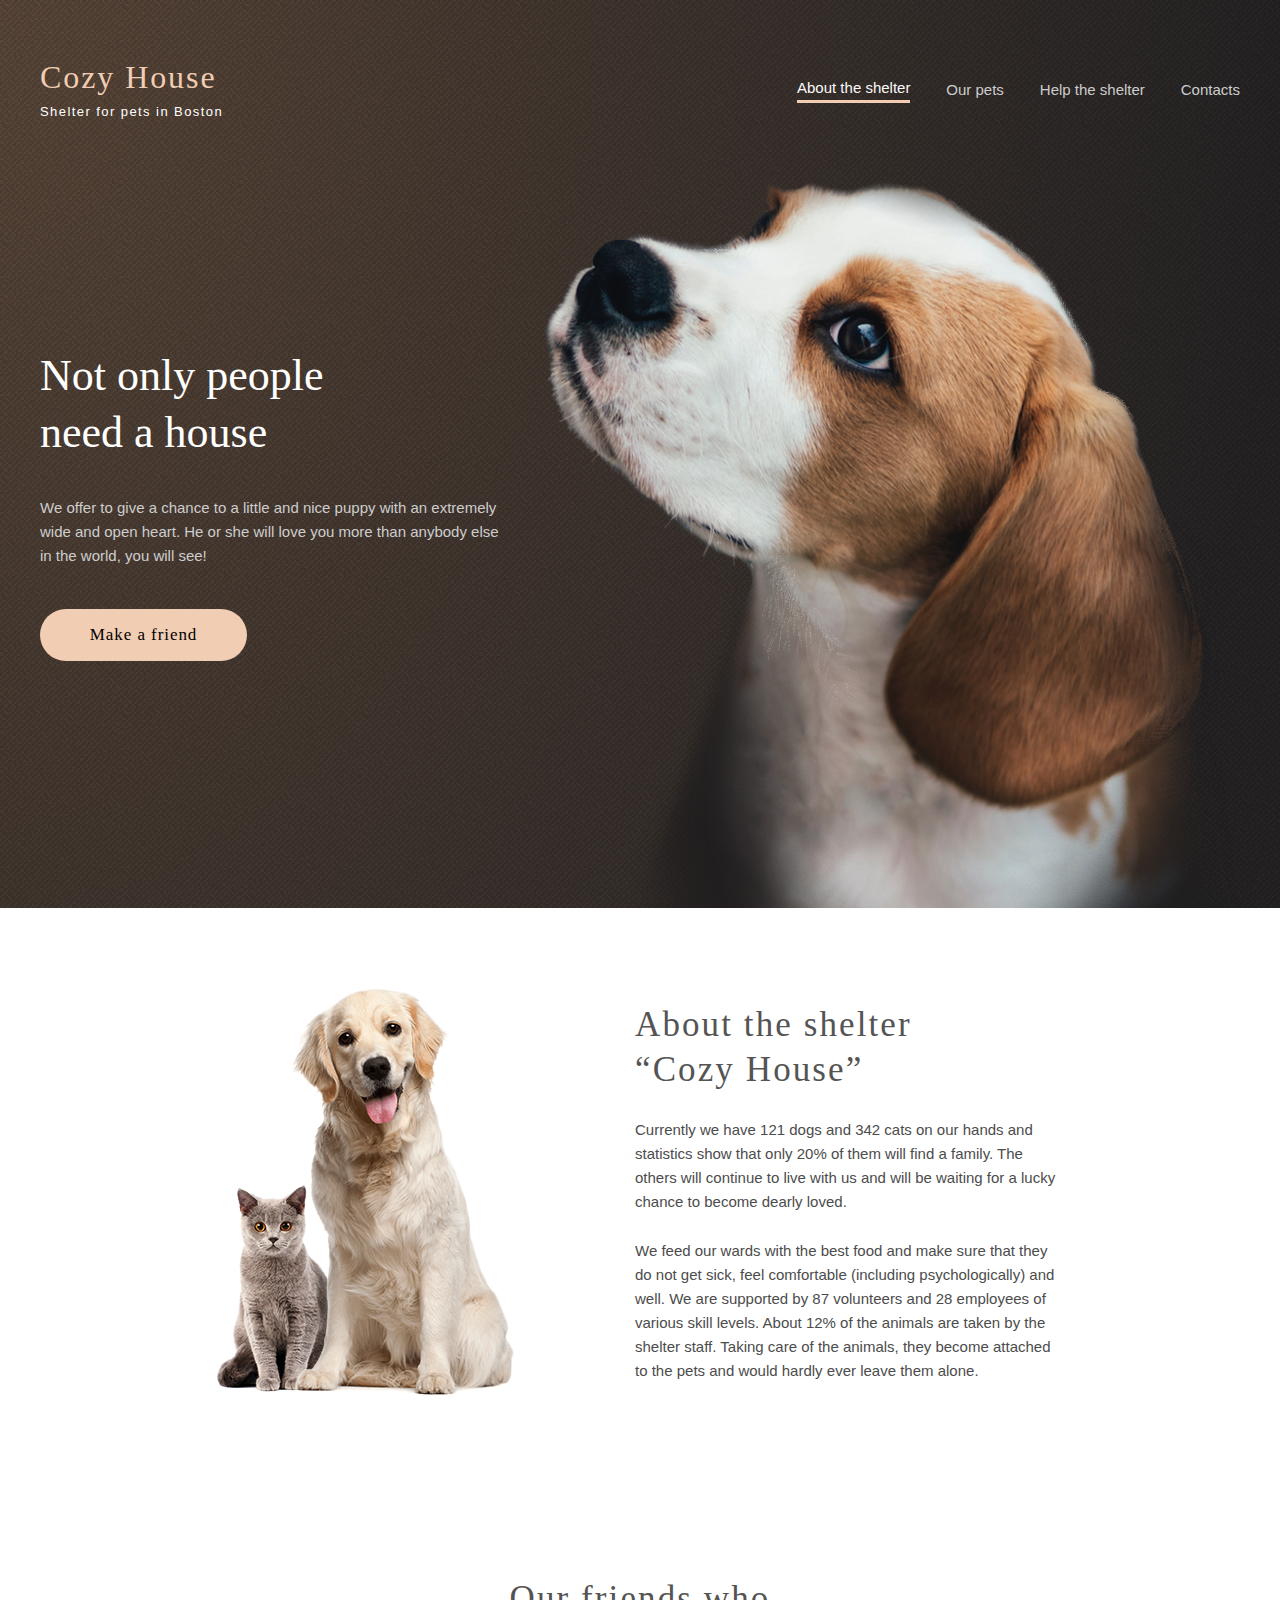
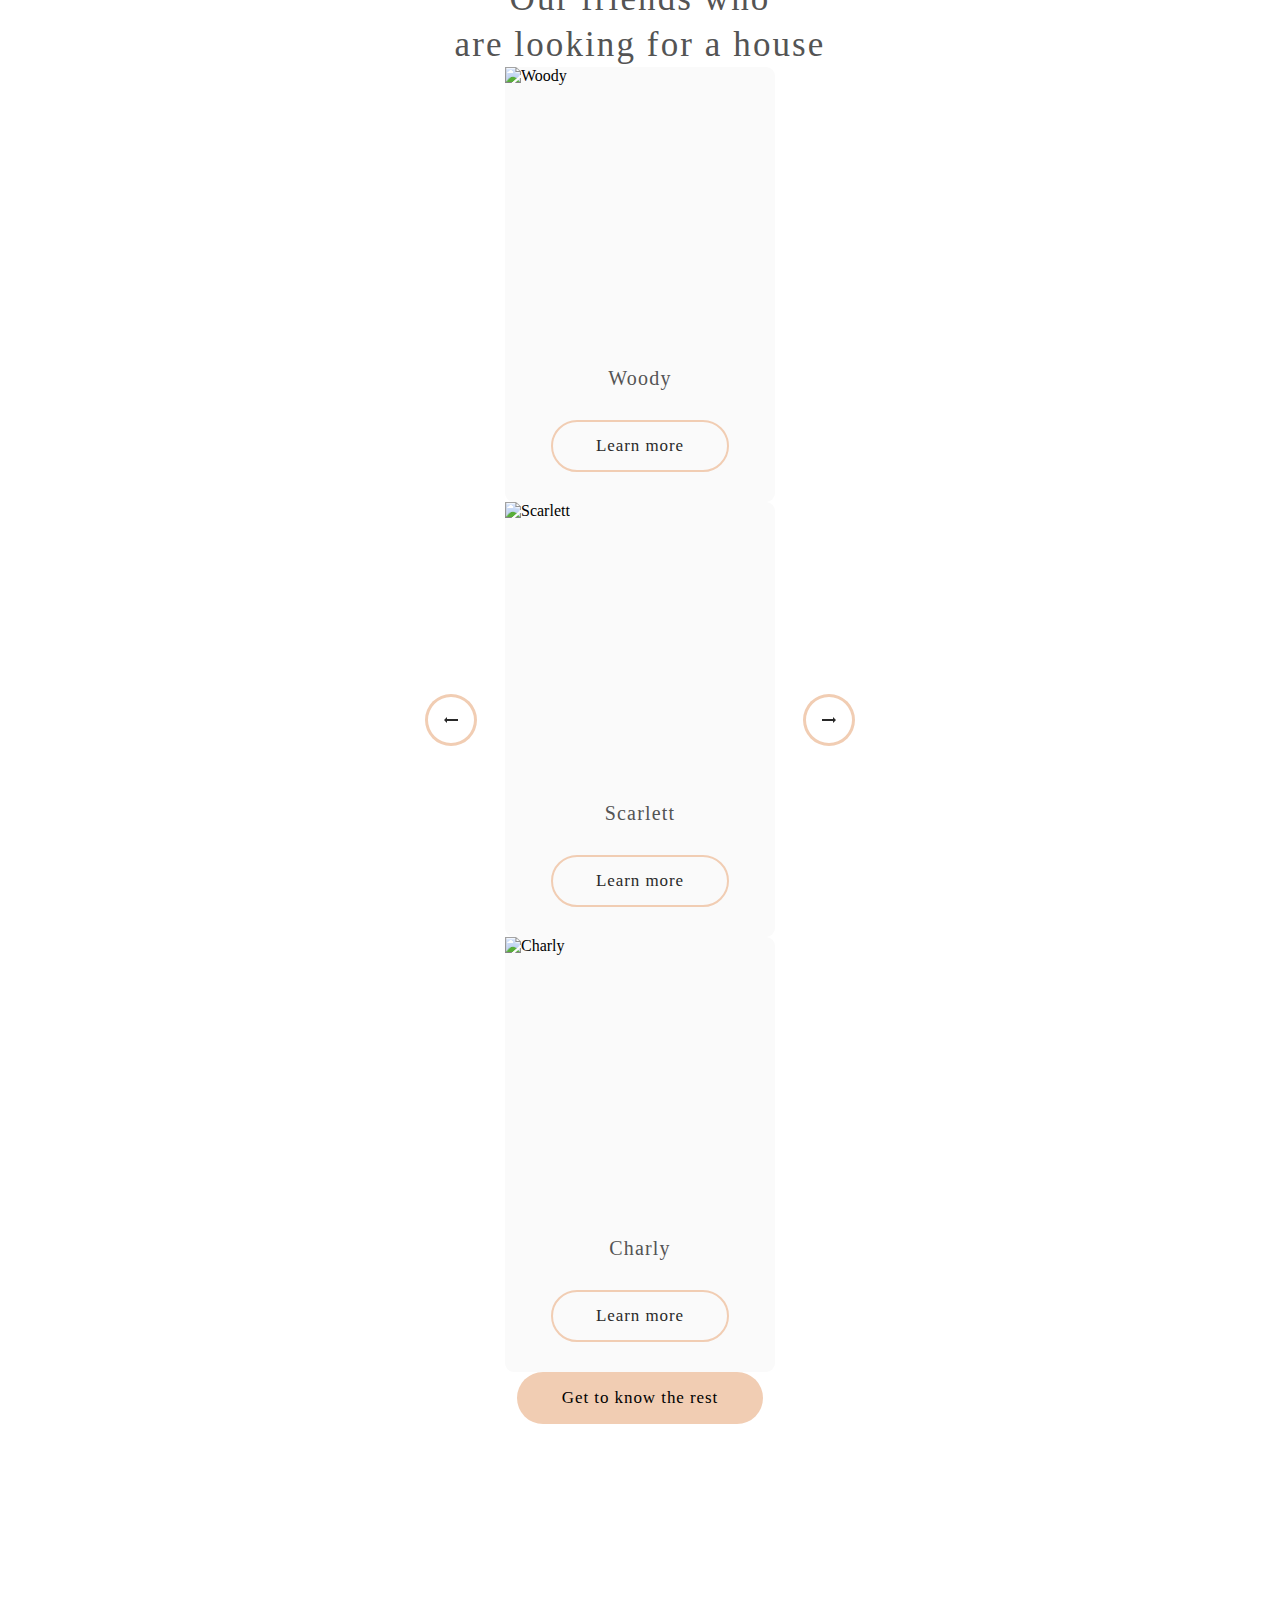
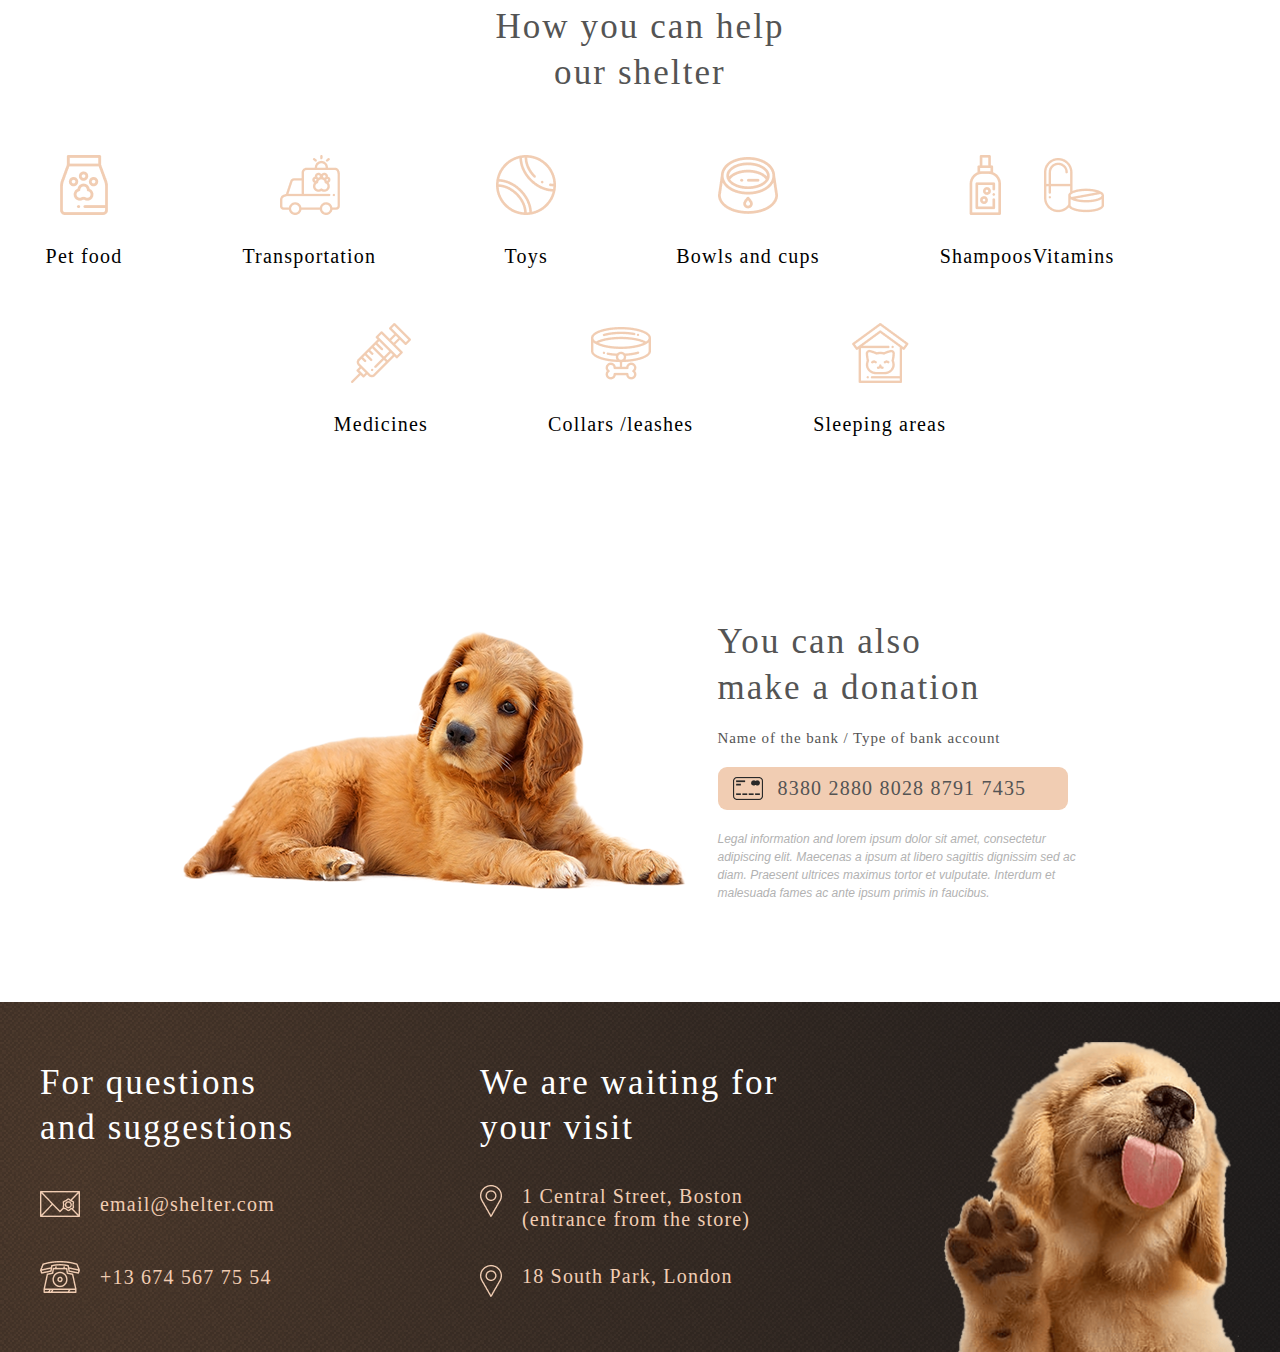
==== commit b5c87890: "Update index.html" ====
--- a/pages/main/index.html
+++ b/pages/main/index.html
@@ -110,7 +110,7 @@
               <span>are looking for a house</span>
             </h3>
             <div class="pets__content">
-                <button class="slider-button">
+                <button class="slider-button pets__slider__arrow" id="prev">
                     <!--<object
                       type="image/svg+xml"
                       data="../../assets/icons/arrow.svg"
@@ -146,7 +146,7 @@
                 <div class="pets__slider__cards">
                     <div class="pets__slider__cards__track"></div>
                 </div>
-                <button class="slider-button_reverted">
+                <button class="slider-button_reverted pets__slider__arrow" id="next">
                     <img src="../../assets/icons/arrow.svg" alt="right arrow">  
                 </button>
             </div>
